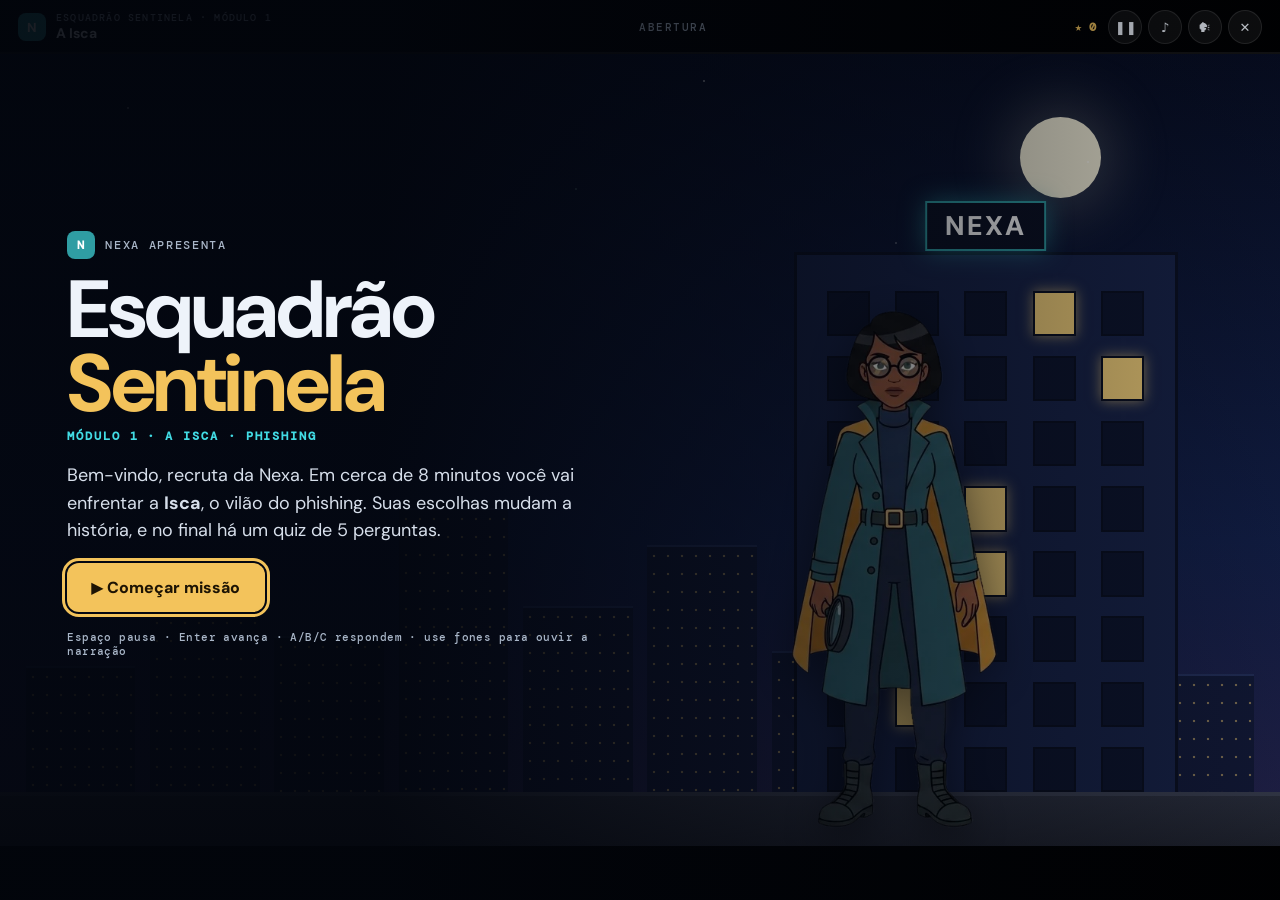
==== modulo-1-isca.html @ 7498035a "Esquadrão Sentinela: player modular com 4 módulos Reestrutura o projeto em um player compartilhado (" ====
<!doctype html>
<html lang="pt-BR">
<head>
  <meta charset="utf-8">
  <meta name="viewport" content="width=device-width, initial-scale=1">
  <meta name="theme-color" content="#05070d">
  <title>A Isca — Esquadrão Sentinela</title>
  <link rel="preconnect" href="https://fonts.googleapis.com">
  <link rel="preconnect" href="https://fonts.gstatic.com" crossorigin>
  <link href="https://fonts.googleapis.com/css2?family=DM+Mono:wght@400;500;600&family=DM+Sans:wght@400;500;600;700;800&display=swap" rel="stylesheet">
  <link rel="stylesheet" href="player/player.css">
</head>
<body>
  <noscript>Este treinamento precisa de JavaScript ativado.</noscript>
  <script src="config.js"></script>
  <script src="player/scorm.js"></script>
  <script src="player/elenco.js"></script>
  <script src="player/player.js"></script>
  <script src="modulos/01-isca.js"></script>
</body>
</html>
---- player/player.css ----
/* Esquadrão Sentinela — player em modo cinema */
:root {
  --cliente: #2f9da3;
  --fundo: #05070d;
  --tinta: #eef3fa;
  --tinta-2: #a9b6c8;
  --painel: rgba(10, 16, 28, .92);
  --borda: rgba(255, 255, 255, .12);
  --ouro: #f3c35b;
  --ok: #3ccf8e;
  --erro: #ff5d5d;
  --faixa: 6vh;
  --fonte: 'DM Sans', system-ui, -apple-system, 'Segoe UI', sans-serif;
  --mono: 'DM Mono', ui-monospace, Consolas, monospace;
}
* { box-sizing: border-box; }
html, body { margin: 0; height: 100%; background: var(--fundo); color: var(--tinta); font-family: var(--fonte); }
body.modo-cinema { overflow: hidden; }
button { font: inherit; }

.player { position: fixed; inset: 0; overflow: hidden; user-select: none; }
.palco { position: absolute; inset: 0; overflow: hidden; }
.faixa { position: absolute; left: 0; right: 0; height: var(--faixa); background: #000; z-index: 20; pointer-events: none; }
.faixa-topo { top: 0; } .faixa-base { bottom: 0; }

/* ---------- barra superior ---------- */
.barra { position: absolute; top: 0; left: 0; right: 0; height: var(--faixa); min-height: 44px; z-index: 30; display: flex; align-items: center; justify-content: space-between; gap: 12px; padding: 0 18px; font-size: 13px; }
.barra-marca { display: flex; align-items: center; gap: 10px; min-width: 0; }
.barra-marca small { display: block; font: 500 10px/1.2 var(--mono); letter-spacing: .12em; color: var(--tinta-2); }
.barra-marca b { font-size: 14px; }
.logo-cliente { display: inline-grid; place-items: center; width: 28px; height: 28px; border-radius: 8px; background: var(--cliente); color: #fff; font-weight: 800; overflow: hidden; flex: none; }
.logo-cliente img { width: 100%; height: 100%; object-fit: contain; background: #fff; }
.barra-trecho { font: 500 11px var(--mono); letter-spacing: .14em; text-transform: uppercase; color: var(--tinta-2); white-space: nowrap; overflow: hidden; text-overflow: ellipsis; }
.barra-acoes { display: flex; align-items: center; gap: 6px; }
.barra-acoes button, .b-sair { width: 34px; height: 34px; border-radius: 50%; border: 1px solid var(--borda); background: rgba(255,255,255,.06); color: var(--tinta); cursor: pointer; display: grid; place-items: center; text-decoration: none; font-size: 13px; }
.barra-acoes button:hover, .b-sair:hover { background: rgba(255,255,255,.16); }
.barra-acoes .desligado { opacity: .4; text-decoration: line-through; }
.selos-contador { font: 600 12px var(--mono); color: var(--ouro); margin-right: 6px; }
.progresso { position: absolute; left: 0; right: 0; bottom: 0; height: 2px; background: rgba(255,255,255,.08); }
.progresso i { display: block; height: 100%; background: var(--cliente); transform-origin: left; transform: scaleX(0); transition: transform .8s ease; }

/* ---------- cenários ---------- */
.cenarios, .cenario { position: absolute; inset: 0; }
.cenario { opacity: 0; transition: opacity .7s ease; overflow: hidden; }
.cenario.visivel { opacity: 1; }
.cn-arte { width: 100%; height: 100%; object-fit: cover; }

.cn-telhado { background: linear-gradient(#060b1d, #13204a 60%, #2a2550); }
.cn-ceu { position: absolute; inset: 0; }
.cn-lua { position: absolute; right: 14%; top: 13%; width: 9vh; height: 9vh; border-radius: 50%; background: #f4efd8; box-shadow: 0 0 60px 10px rgba(244,239,216,.25); }
.cn-estrelas { position: absolute; inset: 0 0 40% 0; background-image: radial-gradient(1.5px 1.5px at 10% 20%, #fff, transparent), radial-gradient(1px 1px at 30% 60%, #fff, transparent), radial-gradient(1.5px 1.5px at 55% 15%, #fff, transparent), radial-gradient(1px 1px at 70% 45%, #fff, transparent), radial-gradient(1.5px 1.5px at 85% 30%, #fff, transparent), radial-gradient(1px 1px at 45% 35%, #cfe, transparent), radial-gradient(1px 1px at 20% 75%, #fff, transparent); opacity: .8; animation: piscar 4s ease-in-out infinite alternate; }
.skyline { position: absolute; left: 0; right: 0; bottom: 10vh; height: 42vh; display: flex; align-items: flex-end; gap: 1.2%; padding: 0 2%; opacity: .9; }
.skyline span { flex: 1; background: linear-gradient(#1b2547, #0e1530); border-top: 2px solid #26335f; position: relative; background-image: radial-gradient(circle, rgba(255,214,120,.55) 1.2px, transparent 1.6px); background-size: 14px 18px; background-color: #121a37; }
.cn-predio { position: absolute; right: 8%; bottom: 10vh; width: 30%; height: 62vh; background: #182348; border: 3px solid #0b1022; border-bottom: 0; }
.cn-placa { position: absolute; top: -6vh; left: 50%; transform: translateX(-50%); padding: .6vh 2vh; background: #0b1022; border: 2px solid var(--cliente); color: #fff; font: 800 clamp(14px, 3vh, 28px) var(--fonte); letter-spacing: .08em; text-transform: uppercase; box-shadow: 0 0 24px color-mix(in srgb, var(--cliente) 60%, transparent); white-space: nowrap; }
.cn-janelas { position: absolute; inset: 4vh 8% 2vh; display: grid; grid-template-columns: repeat(5, 1fr); gap: 2.2vh 8%; }
.janela { background: #0d142c; border: 2px solid #0a0f20; transition: background .3s, box-shadow .3s; }
.janela.acesa { background: #f6d27a; box-shadow: 0 0 12px rgba(246,210,122,.6); }
.janela.reporte { background: var(--cliente); box-shadow: 0 0 16px var(--cliente); }
.cn-beiral { position: absolute; left: 0; right: 0; bottom: 0; height: 12vh; background: linear-gradient(#2b2f3d, #15171f); border-top: 4px solid #3a3f50; }

.cn-escritorio { background: #2a3550; }
.cn-parede { position: absolute; inset: 0; background: linear-gradient(90deg, #34405e, #2b3550 60%, #263049); }
.cn-janela-escritorio { position: absolute; left: 5%; top: 12vh; width: 34%; height: 46vh; border: 1.4vh solid #1d2538; overflow: hidden; background: #8ec1e8; }
.cn-ceu-dia { position: absolute; inset: 0; background: linear-gradient(#8ec1e8, #cfe5f5); }
.cn-janela-escritorio .skyline { bottom: 0; height: 70%; }
.cn-janela-escritorio .skyline span { background-color: #5d7290; border-top-color: #6d84a6; background-image: radial-gradient(circle, rgba(255,255,255,.5) 1.2px, transparent 1.6px); }
.cn-luminaria { position: absolute; top: 6vh; left: 55%; width: 26%; height: 1.2vh; background: #f5f2e4; box-shadow: 0 0 60px 20px rgba(255,250,220,.18); border-radius: 4px; }
.cn-planta { position: absolute; left: 41%; bottom: 25vh; width: 7vh; height: 16vh; background: radial-gradient(ellipse at 50% 30%, #3e8a55 40%, transparent 41%), radial-gradient(ellipse at 30% 45%, #2f7446 35%, transparent 36%), radial-gradient(ellipse at 70% 45%, #2f7446 35%, transparent 36%); }
.cn-planta::after { content: ''; position: absolute; bottom: 0; left: 18%; width: 64%; height: 35%; background: #b5643c; border-radius: 0 0 8px 8px; }
.cn-mesa { position: absolute; left: 0; right: 0; bottom: 0; height: 25vh; background: linear-gradient(#7b5a3e, #5c4230); border-top: 1vh solid #94704f; }
.cn-monitor { position: absolute; left: 50%; bottom: 100%; transform: translateX(-50%); width: 44vh; height: 4vh; }
.cn-monitor::before { content: ''; position: absolute; left: 50%; bottom: 0; width: 3vh; height: 4vh; transform: translateX(-50%); background: #1b1f29; }
.cn-caneca { position: absolute; right: 22%; top: -6vh; width: 4.5vh; height: 6vh; background: #e9e4d8; border-radius: 0 0 6px 6px; }
.cn-caneca::after { content: ''; position: absolute; right: -1.6vh; top: 1vh; width: 1.6vh; height: 2.6vh; border: .5vh solid #e9e4d8; border-left: 0; border-radius: 0 50% 50% 0; }

.cn-central { position: absolute; inset: 0; background: radial-gradient(ellipse at 50% 30%, #12305a, #070d1d 70%); }
.cn-telao { position: absolute; left: 12%; right: 12%; top: 10vh; height: 44vh; border: 3px solid #2a4a7a; border-radius: 10px; background: #081631; overflow: hidden; box-shadow: 0 0 60px rgba(60,140,255,.18); }
.cn-mapa { position: absolute; inset: 0; background-image: linear-gradient(rgba(80,160,255,.12) 1px, transparent 1px), linear-gradient(90deg, rgba(80,160,255,.12) 1px, transparent 1px); background-size: 28px 28px; }
.cn-telao-logo { position: absolute; left: 18px; top: 12px; font: 600 12px var(--mono); letter-spacing: .2em; color: #7fb6ff; text-transform: uppercase; }
.cn-sirene { position: absolute; left: 50%; top: 6vh; width: 6vh; height: 3vh; transform: translateX(-50%); border-radius: 3vh 3vh 0 0; background: #3a1a1f; }
.em-alerta .cn-sirene { background: #ff3344; box-shadow: 0 0 40px 18px rgba(255,51,68,.45); animation: sirene .6s steps(2) infinite; }
.em-alerta .cn-telao { border-color: #ff3344; }
.cn-consoles { position: absolute; left: 0; right: 0; bottom: 0; height: 22vh; display: flex; gap: 2%; padding: 0 6%; align-items: flex-end; }
.cn-consoles span { flex: 1; height: 80%; background: linear-gradient(#18243d, #0d1424); border-top: 3px solid #2a3c62; border-radius: 10px 10px 0 0; }

.cn-celular .cn-desfoque, .cn-desfoque { position: absolute; inset: 0; background: radial-gradient(circle at 30% 40%, #2b3a5c, #0c1222 70%); filter: blur(2px); }
.cn-sala-escura { position: absolute; inset: 0; background: #040406; }
.cn-brilho-vermelho { position: absolute; left: 50%; top: 55%; width: 80vh; height: 60vh; transform: translate(-50%, -50%); background: radial-gradient(closest-side, rgba(255,40,60,.22), transparent); animation: pulsar 3s ease-in-out infinite; }
.cn-codigo { position: absolute; inset: 0; opacity: .14; background: repeating-linear-gradient(0deg, transparent 0 22px, rgba(255,60,80,.6) 22px 23px); }
.cn-corredor { position: absolute; inset: 0; background: #2c3346; }
.cn-fundo-corredor { position: absolute; left: 30%; right: 30%; top: 14vh; bottom: 26vh; background: linear-gradient(#cfd6e2, #9aa5b8); border: 4px solid #1d2232; }
.cn-porta { position: absolute; left: 40%; width: 20%; top: 22vh; bottom: 26vh; background: #6b7891; border: 4px solid #1d2232; border-bottom: 0; }
.cn-leitor { position: absolute; right: -4vh; top: 40%; width: 2.6vh; height: 4vh; background: #222; border-radius: 4px; box-shadow: inset 0 -1vh 0 #3ccf8e; }
.cn-piso { position: absolute; left: 0; right: 0; bottom: 0; height: 26vh; background: linear-gradient(#59617a, #3a4157); clip-path: polygon(30% 0, 70% 0, 100% 100%, 0 100%); }
.cn-corredor::before, .cn-corredor::after { content: ''; position: absolute; top: 0; bottom: 0; width: 30%; background: linear-gradient(90deg, #232838, #353d55); }
.cn-corredor::before { left: 0; clip-path: polygon(0 0, 100% 14vh, 100% calc(100% - 26vh), 0 100%); }
.cn-corredor::after { right: 0; transform: scaleX(-1); clip-path: polygon(0 0, 100% 14vh, 100% calc(100% - 26vh), 0 100%); }
.cn-casa { position: absolute; inset: 0; background: linear-gradient(#1a1730, #241f3d); }
.cn-janela-noite { position: absolute; right: 10%; top: 12vh; width: 26%; height: 38vh; background: linear-gradient(#070b1e, #1a2350); border: 1.2vh solid #120f22; overflow: hidden; }
.cn-janela-noite .cn-lua { width: 7vh; height: 7vh; top: 12%; right: 20%; }
.cn-abajur { position: absolute; left: 12%; bottom: 25vh; width: 10vh; height: 22vh; background: radial-gradient(ellipse at 50% 10%, rgba(255,200,120,.35), transparent 70%); }
.cn-abajur::before { content: ''; position: absolute; left: 1.5vh; top: 0; width: 7vh; height: 6vh; background: #e8b465; clip-path: polygon(20% 0, 80% 0, 100% 100%, 0 100%); }
.cn-mesa.casa { background: linear-gradient(#3b2d3f, #261c2a); border-top-color: #4d3c52; }

/* ---------- atores ---------- */
.atores { position: absolute; inset: 0; pointer-events: none; }
.ator { position: absolute; bottom: calc(var(--faixa) + 2vh); height: calc(64vh * var(--escala, 1)); transition: opacity .5s ease, transform .5s ease; display: flex; align-items: flex-end; filter: drop-shadow(0 10px 18px rgba(0,0,0,.45)); }
.ator img, .ator svg { height: 100%; width: auto; display: block; }
.ator > .camaleao-pele { height: 100%; } .camaleao-pele svg { animation: camaleao 5s linear infinite; }
.ator[data-lado="esquerda"] { left: 3%; }
.ator[data-lado="direita"] { right: 3%; }
.ator[data-lado="centro"] { left: 50%; transform: translateX(-50%); }
.ator[data-lado="meio-esquerda"] { left: 22%; }
.ator[data-lado="meio-direita"] { right: 22%; }
.ator[data-lado="telhado-vizinho"] { left: 7%; bottom: 40vh; height: calc(26vh * var(--escala, 1)); }
.ator.espelhado img, .ator.espelhado svg { transform: scaleX(-1); }
.ator.entrando { opacity: 0; transform: translateY(24px); }
.ator[data-lado="centro"].entrando { transform: translate(-50%, 24px); }
.ator.saindo { opacity: 0; }
.ator.falando img, .ator.falando svg { animation: respirar 1.4s ease-in-out infinite; transform-origin: bottom center; }
.ator.espelhado.falando img, .ator.espelhado.falando svg { animation-name: respirar-espelhado; }
.ator.pose-sombra { filter: brightness(0) drop-shadow(0 0 30px rgba(255,40,60,.5)); }
.ator.pose-sombra .olho-brilho { filter: brightness(4); }
.ator.pose-derrotado { opacity: .75; transform: rotate(-8deg) translateY(4vh); filter: grayscale(.7); }
.ator.pose-evaporando { animation: evaporar 2.4s ease forwards; }
.arte-provisoria { position: absolute; left: 50%; bottom: -2.2vh; transform: translateX(-50%); font: 500 9px var(--mono); letter-spacing: .14em; text-transform: uppercase; color: rgba(255,255,255,.45); white-space: nowrap; }
.flutua { animation: flutuar 3s ease-in-out infinite; }

/* ---------- telas (e-mail, celular, navegador...) ---------- */
.tela-camada { position: absolute; left: 0; right: 0; top: calc(var(--faixa) + 3vh); bottom: calc(var(--faixa) + 16vh); display: grid; place-items: center; pointer-events: none; z-index: 5; }
.tela { grid-area: 1 / 1; pointer-events: auto; animation: telaEntra .45s cubic-bezier(.2,.8,.2,1) both; max-height: 100%; max-width: 92vw; }
.tela.saindo { animation: telaSai .35s ease forwards; }
.tela.pos-esquerda { justify-self: start; margin-left: 6vw; }
.tela.pos-direita { justify-self: end; margin-right: 6vw; }
.cenarios { transition: filter .6s ease; }
.palco.foco .cenarios { filter: brightness(.3) saturate(.6); }

.t-email { width: min(580px, 92vw); background: #fff; color: #1d2433; border-radius: 12px; overflow: hidden; box-shadow: 0 30px 80px rgba(0,0,0,.5); font-size: 15px; }
.t-email-barra { display: flex; justify-content: space-between; padding: 8px 16px; background: #eef1f6; font: 500 11px var(--mono); color: #5b667a; letter-spacing: .06em; }
.t-email-de { display: flex; gap: 12px; align-items: center; padding: 14px 18px 4px; }
.t-email-de small { display: block; color: #5b667a; font-size: 13px; }
.t-av { width: 38px; height: 38px; border-radius: 50%; background: #c0392b; color: #fff; display: grid; place-items: center; font-weight: 700; flex: none; }
.t-email-assunto { margin: 8px 18px 6px; font-size: 18px; line-height: 1.3; }
.t-email-corpo { padding: 0 18px; line-height: 1.5; }
.t-email-corpo p { margin: 8px 0; }
.t-email-link { position: relative; padding: 6px 18px 16px; }
.t-botao-link { display: inline-block; padding: 10px 18px; background: #1f6fd1; color: #fff; border-radius: 6px; font-weight: 700; cursor: pointer; }
.t-url-real { position: absolute; left: 18px; bottom: -26px; padding: 4px 10px; background: #1d2433; color: #ffd166; font: 500 12px var(--mono); border-radius: 4px; opacity: 0; transition: opacity .2s; white-space: nowrap; z-index: 2; }
.t-email-link:hover .t-url-real, .mostrar-url .t-url-real { opacity: 1; }
.t-email-link { margin-bottom: 18px; }
.t-anexo { margin: 0 18px 16px; padding: 8px 12px; border: 1px dashed #b6bfcc; border-radius: 6px; font: 500 13px var(--mono); }
.t-clip { color: #5b667a; }

.pista { border-radius: 4px; transition: background .25s, box-shadow .25s; position: relative; }
.com-destaques .pista.marcada, .pista.marcada { background: rgba(255,209,102,.55); box-shadow: 0 0 0 2px #f3a712; }
.pista-num { position: absolute; top: -12px; left: -12px; width: 20px; height: 20px; border-radius: 50%; background: #f3a712; color: #1d2433; font: 700 11px/20px var(--fonte); text-align: center; font-style: normal; }
.desafio-msg .pista { cursor: pointer; }
.desafio-msg .pista:hover { background: rgba(31,111,209,.12); }
.pista.achada { background: rgba(60,207,142,.35) !important; box-shadow: 0 0 0 2px var(--ok); }
.pista.dica { animation: dica 1s ease-in-out infinite; }

.t-celular { width: min(300px, 80vw); height: min(600px, 100%); aspect-ratio: 9 / 18; border-radius: 38px; background: #0d0f14; padding: 12px; box-shadow: 0 30px 80px rgba(0,0,0,.55), inset 0 0 0 2px #2b2f3a; position: relative; }
.t-celular-notch { position: absolute; top: 18px; left: 50%; width: 80px; height: 18px; transform: translateX(-50%); background: #0d0f14; border-radius: 12px; z-index: 2; }
.t-celular-tela { height: 100%; border-radius: 28px; overflow: hidden; background: #ece5dd; color: #1d2433; display: flex; flex-direction: column; }
.t-celular.escuro .t-celular-tela { background: linear-gradient(#1c2340, #0b0f1e); color: #fff; }
.t-chat { display: flex; flex-direction: column; height: 100%; }
.t-chat-topo { display: flex; gap: 10px; align-items: center; padding: 38px 14px 10px; background: #075e54; color: #fff; }
.t-chat.sms .t-chat-topo { background: #f3f4f7; color: #1d2433; }
.t-chat.email .t-chat-topo { background: #1f6fd1; }
.t-chat-topo small { display: block; opacity: .75; font-size: 11px; }
.t-chat-topo .t-av { width: 32px; height: 32px; background: #8a96a8; }
.t-msgs { flex: 1; padding: 14px 10px; display: flex; flex-direction: column; gap: 8px; overflow: hidden; font-size: 14px; line-height: 1.4; }
.t-chat.sms .t-msgs { background: #fff; }
.t-msg { max-width: 84%; padding: 8px 10px 16px; border-radius: 10px; background: #fff; position: relative; box-shadow: 0 1px 1px rgba(0,0,0,.1); animation: msgEntra .4s calc(var(--i) * .5s) both; }
.t-msg.eu { align-self: flex-end; background: #dcf8c6; }
.t-chat.sms .t-msg { background: #e9ebf0; } .t-chat.sms .t-msg.eu { background: #1f6fd1; color: #fff; }
.t-msg small { position: absolute; right: 8px; bottom: 3px; font-size: 10px; opacity: .55; }
.t-janela-chat { width: min(460px, 92vw); height: min(420px, 100%); border-radius: 12px; overflow: hidden; box-shadow: 0 30px 80px rgba(0,0,0,.5); background: #f4f6fa; color: #1d2433; }
.t-janela-chat .t-chat-topo { padding-top: 12px; }

.t-navegador { width: min(560px, 92vw); background: #fff; color: #1d2433; border-radius: 12px; overflow: hidden; box-shadow: 0 30px 80px rgba(0,0,0,.5); }
.t-nav-barra { display: flex; align-items: center; gap: 6px; padding: 10px 12px; background: #e6e9ef; }
.t-nav-barra > i { width: 10px; height: 10px; border-radius: 50%; background: #c3c9d4; }
.t-url { flex: 1; margin-left: 8px; padding: 5px 12px; border-radius: 14px; background: #fff; font: 500 12px var(--mono); white-space: nowrap; overflow: hidden; text-overflow: ellipsis; }
.t-url.falso { color: #b3261e; }
.t-login { padding: 26px 34px 30px; display: flex; flex-direction: column; gap: 12px; }
.t-login-logo { display: flex; align-items: center; gap: 10px; font-size: 18px; }
.t-login h4 { margin: 4px 0; font-size: 20px; }
.t-sub { margin: 0; color: #5b667a; font-size: 14px; }
.t-login label, .t-form-cartao label { display: flex; flex-direction: column; gap: 4px; font-size: 12px; color: #5b667a; }
.t-campo { display: block; min-height: 38px; padding: 9px 12px; border: 1px solid #c3c9d4; border-radius: 6px; font: 500 14px var(--mono); color: #1d2433; white-space: nowrap; overflow: hidden; }
.t-campo.digitando { animation: digitar 1.2s steps(14) both; animation-delay: var(--d, .2s); }
.t-campo.d2 { --d: 1.4s; }
.t-botao { display: block; text-align: center; padding: 11px; border-radius: 6px; background: var(--cliente); color: #fff; font-weight: 700; }
.t-forca { display: flex; gap: 4px; align-items: center; }
.t-forca i { flex: 1; height: 6px; border-radius: 3px; background: #dde2ea; }
.t-forca small { width: 48px; text-align: right; font-size: 12px; color: #5b667a; }
.t-forca.f1 i:nth-child(-n+1) { background: #e5484d; }
.t-forca.f2 i:nth-child(-n+2) { background: #f0a020; }
.t-forca.f3 i:nth-child(-n+3) { background: #7cc35a; }
.t-forca.f4 i:nth-child(-n+4) { background: #2fb36f; }

.t-terminal { width: min(520px, 92vw); background: #0a0c10; border: 1px solid #ff2e3b55; border-radius: 10px; font: 500 14px/1.6 var(--mono); color: #c6ccd8; box-shadow: 0 0 60px rgba(255,46,59,.18); padding-bottom: 12px; }
.t-terminal-topo { padding: 8px 14px; border-bottom: 1px solid #ff2e3b33; color: #ff6b75; font-size: 12px; letter-spacing: .12em; text-transform: uppercase; }
.t-linha { padding: 2px 16px; animation: msgEntra .25s calc(var(--i) * .45s) both; }
.t-linha span { color: #ff5d5d; }
.t-linha.ok { color: #fff; background: rgba(255,46,59,.18); }
.t-linha.ok span { color: #3ccf8e; }

.t-form-cartao, .t-app { display: flex; flex-direction: column; gap: 10px; padding: 0 0 16px; background: #fff; height: 100%; }
.t-form-cartao > *:not(.t-loja-topo), .t-app > *:not(.t-loja-topo) { margin: 0 14px; }
.t-form-cartao .t-campo { min-height: 32px; padding: 6px 10px; font-size: 13px; }
.t-loja-topo { padding: 40px 14px 12px; background: #ffcf2e; color: #1d2433; font-weight: 800; }
.t-pedido { padding: 14px; border: 1px solid #dde2ea; border-radius: 10px; display: flex; flex-direction: column; gap: 6px; }
.t-pedido b { font-size: 20px; color: #1a7f4b; }
.t-pedido p { margin: 0; font-size: 13px; color: #5b667a; }
.t-trilha { display: flex; gap: 4px; } .t-trilha i { flex: 1; height: 6px; border-radius: 3px; background: #dde2ea; } .t-trilha i.on { background: #2fb36f; }
.t-push-fundo { flex: 1; padding: 60px 12px; }
.t-push { background: rgba(255,255,255,.95); color: #1d2433; border-radius: 16px; padding: 14px; display: flex; flex-direction: column; gap: 6px; position: relative; animation: telaEntra .4s both; }
.t-push small { font-size: 11px; color: #5b667a; } .t-push b { font-size: 16px; } .t-push p { margin: 0; font-size: 13px; }
.t-push-botoes { display: flex; gap: 8px; margin-top: 6px; } .t-push-botoes span { flex: 1; text-align: center; padding: 8px; border-radius: 10px; background: #eef1f6; font-weight: 700; } .t-push-botoes span:last-child { background: var(--cliente); color: #fff; }
.t-push-badge { position: absolute; top: -10px; right: -8px; min-width: 28px; height: 28px; padding: 0 8px; border-radius: 14px; background: #e5484d; color: #fff; font-weight: 800; display: grid; place-items: center; animation: pulsar 1s ease-in-out infinite; }
.t-chamada { flex: 1; display: flex; flex-direction: column; align-items: center; padding: 80px 16px 40px; gap: 8px; text-align: center; }
.t-chamada small { opacity: .7; } .t-chamada b { font-size: 24px; } .t-chamada span { opacity: .8; font-family: var(--mono); }
.t-chamada-botoes { margin-top: auto; display: flex; gap: 70px; }
.t-chamada-botoes i { width: 58px; height: 58px; border-radius: 50%; display: grid; place-items: center; font-style: normal; font-size: 26px; }
.t-chamada-botoes .desliga { background: #e5484d; transform: rotate(135deg); } .t-chamada-botoes .atende { background: #2fb36f; animation: pulsar 1s infinite; }

.t-planilha { width: min(640px, 94vw); background: #fff; color: #1d2433; border-radius: 10px; overflow: hidden; box-shadow: 0 30px 80px rgba(0,0,0,.5); position: relative; font-size: 13px; }
.t-planilha-topo { padding: 8px 14px; background: #1d7a46; color: #fff; font: 600 12px var(--mono); }
.t-planilha table { width: 100%; border-collapse: collapse; }
.t-planilha th, .t-planilha td { border: 1px solid #dde2ea; padding: 6px 8px; text-align: left; white-space: nowrap; transition: opacity .4s, background .4s; }
.t-planilha th { background: #f1f4f8; font-size: 12px; }
.t-planilha .oculta { opacity: .18; background: #f6f6f6; }
.t-gosma { position: absolute; inset: 0; background: linear-gradient(transparent 20%, rgba(47,191,143,.55)); animation: escorrer 3s ease-in forwards; pointer-events: none; }

.t-alerta { width: min(520px, 92vw); display: flex; gap: 16px; align-items: center; padding: 18px 22px; border-radius: 14px; background: rgba(40,8,14,.92); border: 2px solid #ff3344; box-shadow: 0 0 60px rgba(255,51,68,.4); }
.t-alerta.verde { background: rgba(6,40,26,.92); border-color: var(--ok); box-shadow: 0 0 60px rgba(60,207,142,.35); }
.t-alerta-icone { width: 48px; height: 48px; border-radius: 50%; background: #ff3344; display: grid; place-items: center; font-weight: 800; font-size: 26px; flex: none; animation: pulsar 1s infinite; }
.t-alerta.verde .t-alerta-icone { background: var(--ok); }
.t-alerta small { font: 500 11px var(--mono); letter-spacing: .14em; text-transform: uppercase; opacity: .7; }
.t-alerta b { display: block; font-size: 18px; } .t-alerta p { margin: 4px 0 0; color: var(--tinta-2); }
.t-aviso { width: min(460px, 92vw); padding: 26px; border-radius: 16px; background: var(--painel); border: 1px solid var(--borda); text-align: center; box-shadow: 0 30px 80px rgba(0,0,0,.5); }
.t-aviso.verde { border-color: var(--ok); } .t-aviso.vermelho { border-color: var(--erro); }
.t-aviso-icone { font-size: 44px; margin-bottom: 6px; }
.t-aviso b { font-size: 20px; } .t-aviso p { color: var(--tinta-2); margin: 8px 0 0; line-height: 1.5; }
.t-telao { width: min(620px, 92vw); padding: 24px 28px; border-radius: 16px; background: rgba(8,22,49,.95); border: 2px solid #2a4a7a; box-shadow: 0 0 60px rgba(60,140,255,.2); }
.t-telao small { font: 500 11px var(--mono); letter-spacing: .16em; text-transform: uppercase; color: #7fb6ff; }
.t-telao h3 { margin: 6px 0 14px; font-size: 22px; }
.t-telao ol { margin: 0; padding: 0; list-style: none; counter-reset: passo; display: grid; gap: 10px; }
.t-telao li { counter-increment: passo; display: flex; gap: 12px; align-items: baseline; line-height: 1.4; opacity: 0; transform: translateX(-10px); transition: .4s; }
.t-telao li::before { content: counter(passo); flex: none; width: 26px; height: 26px; border-radius: 50%; background: var(--cliente); display: grid; place-items: center; font-weight: 800; font-size: 13px; }
.t-telao li.on { opacity: 1; transform: none; }
.t-canal, .t-canal-mini { padding: 18px 22px; border-radius: 14px; background: color-mix(in srgb, var(--cliente) 18%, #0b1220); border: 2px solid var(--cliente); }
.t-canal-mini { margin-top: 16px; padding: 12px 16px; }
.t-canal small, .t-canal-mini small { font: 500 11px var(--mono); letter-spacing: .14em; color: var(--tinta-2); }
.t-canal b, .t-canal-mini b { display: block; font-size: 20px; margin: 4px 0; }
.t-canal ul, .t-canal-mini ul { margin: 0; padding-left: 18px; color: var(--tinta); line-height: 1.6; }

/* notas (pistas da lição) */
.notas { position: absolute; right: 2.5vw; top: calc(var(--faixa) + 3vh); width: min(300px, 40vw); display: flex; flex-direction: column; gap: 8px; z-index: 6; pointer-events: none; }
.nota { padding: 10px 14px; border-radius: 10px; background: rgba(243,167,18,.95); color: #1d2433; font-size: 14px; line-height: 1.35; box-shadow: 0 10px 30px rgba(0,0,0,.35); animation: notaEntra .35s ease both; }

/* ---------- legenda ---------- */
.legenda { position: absolute; left: 50%; bottom: calc(var(--faixa) + 2vh); transform: translateX(-50%); width: min(860px, 94vw); display: flex; gap: 14px; align-items: center; padding: 12px 18px 12px 12px; border-radius: 16px; background: rgba(4,7,14,.82); backdrop-filter: blur(8px); border: 1px solid var(--borda); border-left: 4px solid var(--cor); z-index: 25; cursor: pointer; }
.legenda[hidden] { display: none; }
.legenda-rosto { width: 62px; height: 62px; flex: none; border-radius: 50%; overflow: hidden; background: #fff; display: grid; place-items: center; }
.legenda-rosto:empty { display: none; }
.legenda-rosto img { width: 100%; height: 100%; object-fit: cover; object-position: 50% 30%; }
.rosto-recorte { width: 100%; height: 100%; background-size: 230%; background-position: 50% 2%; background-repeat: no-repeat; }
.rosto-inicial { width: 100%; height: 100%; display: grid; place-items: center; background: var(--c); color: #fff; font-weight: 800; font-size: 26px; }
.legenda-quem { display: block; font: 600 11px var(--mono); letter-spacing: .16em; color: var(--cor); margin-bottom: 2px; }
.legenda p { margin: 0; font-size: clamp(16px, 2.3vh, 21px); line-height: 1.4; }
.fala-narrador p { font-style: italic; color: #d7dfeb; }
.legenda-dica { position: absolute; right: 14px; bottom: -20px; font: 500 10px var(--mono); color: rgba(255,255,255,.35); letter-spacing: .08em; }

/* ---------- camadas interativas ---------- */
.camada { position: absolute; inset: 0; z-index: 40; display: none; place-items: center; padding: calc(var(--faixa) + 10px) 16px; overflow-y: auto; }
.camada.ativa { display: grid; background: rgba(2,5,12,.55); }
.camada.decisao-camada { background: linear-gradient(transparent 30%, rgba(2,5,12,.85)); align-items: end; }
.decisao-rotulo { margin: 0; font: 600 11px var(--mono); letter-spacing: .18em; color: var(--ouro); }
.decisao { width: min(760px, 100%); min-width: 0; padding: 22px; border-radius: 18px; background: var(--painel); border: 1px solid var(--borda); animation: subir .4s ease both; }
.decisao h2, .desafio h2, .quiz h2, .resultado h2 { margin: 6px 0 16px; font-size: clamp(20px, 3vh, 28px); line-height: 1.25; }
.opcoes { display: grid; gap: 10px; }
.opcao, .grupo { display: flex; align-items: center; gap: 12px; width: 100%; padding: 14px 16px; border-radius: 12px; border: 1px solid var(--borda); background: rgba(255,255,255,.05); color: var(--tinta); text-align: left; cursor: pointer; font-size: 16px; transition: background .2s, border-color .2s, transform .2s; }
.opcao:hover:not(:disabled), .grupo:hover:not(:disabled) { background: rgba(255,255,255,.12); border-color: var(--cliente); transform: translateY(-1px); }
.opcao:focus-visible, .grupo:focus-visible, .botao-principal:focus-visible, .botao-secundario:focus-visible { outline: 3px solid var(--ouro); outline-offset: 2px; }
.tecla { flex: none; width: 28px; height: 28px; border-radius: 8px; display: grid; place-items: center; background: rgba(255,255,255,.1); font: 600 13px var(--mono); text-transform: uppercase; }
.opcao.escolhida { border-color: var(--cliente); background: color-mix(in srgb, var(--cliente) 25%, transparent); }
.opcao:disabled:not(.escolhida):not(.certa):not(.errada) { opacity: .45; }
.opcao.certa, .grupo.certo { border-color: var(--ok); background: rgba(60,207,142,.2); }
.opcao.errada, .grupo.errado { border-color: var(--erro); background: rgba(255,93,93,.18); }
.cronometro { position: relative; height: 8px; border-radius: 4px; background: rgba(255,255,255,.1); margin: -4px 0 16px; }
.cronometro i { position: absolute; inset: 0; border-radius: 4px; background: linear-gradient(90deg, var(--erro), var(--ouro)); transform-origin: left; }
.cronometro span { position: absolute; right: 0; top: 12px; font: 600 12px var(--mono); color: var(--ouro); }

.desafio { width: min(1040px, 100%); padding: 22px; border-radius: 18px; background: var(--painel); border: 1px solid var(--borda); animation: subir .4s ease both; }
.desafio-topo { display: flex; justify-content: space-between; gap: 16px; align-items: flex-start; }
.placar { font: 700 28px var(--mono); color: var(--ouro); white-space: nowrap; }
.placar b { font-size: 40px; }
.desafio-corpo { display: grid; grid-template-columns: 1fr 300px; gap: 18px; align-items: start; }
.desafio-msg { animation: none; }
.desafio-msg .t-email, .desafio-msg .t-celular, .desafio-msg .t-janela-chat { width: 100%; max-width: 580px; margin: 0 auto; box-shadow: none; }
.desafio-msg .t-celular { max-width: 300px; height: 540px; }
.desafio-lista { list-style: none; margin: 0; padding: 0; display: grid; gap: 8px; }
.desafio-lista li { display: flex; gap: 10px; padding: 10px 12px; border-radius: 10px; background: rgba(255,255,255,.04); border: 1px dashed var(--borda); }
.desafio-lista li b { display: block; font-size: 14px; }
.desafio-lista li small { display: none; color: var(--tinta-2); font-size: 13px; line-height: 1.35; }
.desafio-lista li.achado { border: 1px solid var(--ok); background: rgba(60,207,142,.1); }
.desafio-lista li.achado small { display: block; }
.desafio-lista li:not(.achado) b { color: var(--tinta-2); }
.check { flex: none; width: 24px; height: 24px; border-radius: 50%; display: grid; place-items: center; background: rgba(255,255,255,.1); font-size: 12px; font-weight: 700; }
.achado .check { background: var(--ok); color: #05210f; }
.desafio-erros { min-height: 1.4em; margin: 10px 0 0; color: var(--ouro); font-size: 14px; }

.classificar-palco { display: grid; gap: 16px; justify-items: center; padding: 10px 0; }
.item-carta { min-width: min(420px, 100%); padding: 26px 30px; border-radius: 16px; background: #fff; color: #1d2433; text-align: center; box-shadow: 0 20px 50px rgba(0,0,0,.4); border: 3px solid transparent; }
.item-carta span { display: block; font: 600 clamp(20px, 3.4vh, 28px) var(--mono); word-break: break-word; }
.item-carta small { display: block; margin-top: 6px; color: #5b667a; }
.item-carta.entra { animation: telaEntra .35s ease both; }
.item-carta.certa { border-color: var(--ok); } .item-carta.errada { border-color: var(--erro); animation: tremer .4s; }
.grupos { display: grid; grid-auto-flow: column; grid-auto-columns: 1fr; gap: 10px; width: 100%; }
.grupo { justify-content: center; font-weight: 700; }
.classificar-retorno { min-height: 3em; margin: 0; max-width: 720px; text-align: center; color: var(--tinta-2); line-height: 1.45; }
.classificar-retorno b { color: var(--tinta); }
.trilha-itens { display: flex; gap: 6px; justify-content: center; }
.trilha-itens i { width: 28px; height: 6px; border-radius: 3px; background: rgba(255,255,255,.12); }
.trilha-itens i.ok { background: var(--ok); } .trilha-itens i.nao { background: var(--erro); }

.abertura-camada { background: linear-gradient(90deg, rgba(2,5,12,.9) 30%, rgba(2,5,12,.2)) !important; justify-items: start; }
.abertura { width: 100%; max-width: 600px; padding-left: 4vw; animation: subir .6s ease both; }
.abertura-serie { display: flex; align-items: center; gap: 10px; margin: 0; font: 500 12px var(--mono); letter-spacing: .14em; text-transform: uppercase; color: var(--tinta-2); }
.abertura h1 { margin: 14px 0 6px; font-size: clamp(40px, min(9vh, 13vw), 92px); line-height: .92; letter-spacing: -.03em; }
.abertura h1 span { color: var(--ouro); }
.abertura-modulo { margin: 0 0 16px; font: 600 12px var(--mono); letter-spacing: .16em; color: var(--cliente); filter: brightness(1.4); }
.abertura-texto { font-size: 18px; line-height: 1.55; color: #d7dfeb; }
.abertura-dicas { margin-top: 18px; font: 500 11px var(--mono); color: var(--tinta-2); letter-spacing: .04em; }
.botao-principal, .botao-secundario { display: inline-flex; align-items: center; justify-content: center; gap: 8px; padding: 14px 24px; border-radius: 12px; border: 0; background: var(--ouro); color: #1d1404; font-weight: 800; font-size: 16px; cursor: pointer; text-decoration: none; transition: transform .2s, filter .2s; }
.botao-principal:hover, .botao-secundario:hover { transform: translateY(-2px); filter: brightness(1.08); }
.botao-secundario { background: rgba(255,255,255,.08); color: var(--tinta); border: 1px solid var(--borda); }

.insignia-camada { background: radial-gradient(circle, rgba(10,20,40,.7), rgba(2,5,12,.92)) !important; }
.insignia-grande { display: grid; justify-items: center; gap: 6px; text-align: center; animation: insignia 1s cubic-bezier(.2,1.4,.4,1) both; }
.insignia-grande .insignia-svg { width: min(220px, 40vh); filter: drop-shadow(0 0 40px var(--cor)); }
.insignia-grande small { font: 600 12px var(--mono); letter-spacing: .3em; color: var(--ouro); }
.insignia-grande b { font-size: 28px; }

.quiz, .resultado { width: min(760px, 100%); padding: 24px; border-radius: 18px; background: var(--painel); border: 1px solid var(--borda); animation: subir .4s ease both; }
.quiz-topo { display: flex; justify-content: space-between; font: 600 11px var(--mono); letter-spacing: .16em; color: var(--ouro); }
.quiz-pontos { letter-spacing: .3em; }
.quiz-explica { display: grid; grid-template-columns: auto 1fr; gap: 14px; align-items: center; margin-top: 16px; padding: 14px; border-radius: 12px; background: rgba(255,255,255,.05); }
.quiz-explica[hidden] { display: none; }
.quiz-explica b { font-size: 13px; letter-spacing: .06em; }
.quiz-explica p { margin: 4px 0 0; line-height: 1.45; }
.quiz-explica .botao-principal { grid-column: 1 / -1; justify-self: end; }

.resultado { text-align: center; }
.resultado-insignia .insignia-svg { width: 130px; filter: drop-shadow(0 0 30px var(--cor)); }
.resultado.reprovado .resultado-insignia { filter: grayscale(1); opacity: .45; }
.resultado-numeros { display: grid; grid-template-columns: repeat(4, 1fr); gap: 8px; margin: 10px 0 14px; }
.resultado-numeros div { padding: 12px 6px; border-radius: 12px; background: rgba(255,255,255,.05); }
.resultado-numeros b { display: block; font-size: 22px; }
.resultado-numeros small { color: var(--tinta-2); font-size: 12px; }
.resultado-selos { display: flex; flex-wrap: wrap; gap: 8px; justify-content: center; }
.resultado-selos span { padding: 6px 12px; border-radius: 20px; background: rgba(243,195,91,.14); color: var(--ouro); font-weight: 700; font-size: 13px; }
.resultado-escolhas { text-align: left; margin: 12px 0; padding: 10px 14px; border-radius: 12px; background: rgba(255,255,255,.04); }
.resultado-escolhas summary { cursor: pointer; font-weight: 700; }
.resultado-escolhas ul { margin: 10px 0 0; padding: 0; list-style: none; display: grid; gap: 8px; }
.resultado-escolhas li { padding-left: 12px; border-left: 3px solid var(--erro); }
.resultado-escolhas li.boa { border-left-color: var(--ok); }
.resultado-escolhas small { display: block; color: var(--tinta-2); }
.resultado-dica { color: var(--ouro); }
.resultado-botoes { display: flex; flex-wrap: wrap; gap: 10px; justify-content: center; margin-top: 12px; }

/* ---------- selos, efeitos, pausa ---------- */
.selo-toast { position: absolute; top: calc(var(--faixa) + 14px); left: 50%; transform: translate(-50%, -30px); opacity: 0; z-index: 50; display: flex; align-items: center; gap: 12px; padding: 10px 18px 10px 10px; border-radius: 40px; background: #1d1404; border: 2px solid var(--ouro); pointer-events: none; }
.selo-toast.mostra { animation: toast 3.2s ease both; }
.selo-icone { width: 38px; height: 38px; border-radius: 50%; background: var(--ouro); color: #1d1404; display: grid; place-items: center; font-size: 20px; }
.selo-toast small { display: block; font: 600 10px var(--mono); letter-spacing: .16em; color: var(--ouro); }
.selo-toast b { color: #fff; }
.efeito { position: absolute; inset: 0; pointer-events: none; z-index: 15; }
.efeito.flash { background: #fff; animation: flash .45s ease forwards; }
.efeito.rebobinar { display: grid; place-items: center; background: repeating-linear-gradient(0deg, rgba(255,255,255,.07) 0 2px, transparent 2px 5px), rgba(30,40,80,.35); animation: rebobinar .2s steps(2) infinite; }
.efeito.rebobinar b { font: 700 clamp(24px, 6vh, 56px) var(--mono); color: #fff; text-shadow: 3px 0 #ff2e3b, -3px 0 #2ee6ff; }
.palco.tremer { animation: tremer .5s; }
.pausado .palco *, .pausado .palco, .pausado .legenda * { animation-play-state: paused !important; }
.pausado-aviso { position: absolute; inset: 0; z-index: 45; display: grid; place-content: center; text-align: center; gap: 6px; background: rgba(2,5,12,.5); pointer-events: none; }
.pausado-aviso[hidden] { display: none; }
.pausado-aviso b { font-size: 32px; } .pausado-aviso span { font: 500 12px var(--mono); color: var(--tinta-2); }

/* ---------- roteiro para gravação ---------- */
.roteiro-lista { max-width: 960px; margin: 0 auto; padding: 32px 16px; font-size: 15px; }
.roteiro-lista table { width: 100%; border-collapse: collapse; }
.roteiro-lista td { padding: 6px 8px; border-bottom: 1px solid var(--borda); vertical-align: top; }
.roteiro-lista td:first-child { font-family: var(--mono); color: var(--ouro); width: 60px; }
.roteiro-lista td:nth-child(2) { width: 120px; color: var(--tinta-2); }
.r-trecho td { padding-top: 22px; font-weight: 800; color: var(--cliente); filter: brightness(1.4); }
.r-opcao td { color: var(--ouro); font-style: italic; }

/* ---------- animações ---------- */
@keyframes piscar { to { opacity: .4; } }
@keyframes pulsar { 50% { transform: scale(1.08); opacity: .8; } }
@keyframes sirene { 50% { box-shadow: 0 0 10px 2px rgba(255,51,68,.3); } }
@keyframes respirar { 50% { transform: scaleY(1.012) translateY(-2px); } }
@keyframes respirar-espelhado { 0%, 100% { transform: scaleX(-1); } 50% { transform: scaleX(-1) scaleY(1.012) translateY(-2px); } }
@keyframes flutuar { 50% { transform: translateY(-12px); } }
@keyframes camaleao { to { filter: hue-rotate(360deg); } }
@keyframes evaporar { to { opacity: 0; transform: translateY(-6vh) scale(.6); filter: blur(6px); } }
@keyframes telaEntra { from { opacity: 0; transform: translateY(18px) scale(.97); } }
@keyframes telaSai { to { opacity: 0; transform: translateY(-12px) scale(.98); } }
@keyframes msgEntra { from { opacity: 0; transform: translateY(8px); } }
@keyframes notaEntra { from { opacity: 0; transform: translateX(16px); } }
@keyframes digitar { from { clip-path: inset(0 100% 0 0); } to { clip-path: inset(0 0 0 0); } }
@keyframes escorrer { from { clip-path: inset(0 0 100% 0); } to { clip-path: inset(0 0 0 0); } }
@keyframes dica { 50% { background: rgba(243,167,18,.45); box-shadow: 0 0 0 2px #f3a712; } }
@keyframes subir { from { opacity: 0; transform: translateY(20px); } }
@keyframes toast { 0% { opacity: 0; transform: translate(-50%, -30px); } 12%, 85% { opacity: 1; transform: translate(-50%, 0); } 100% { opacity: 0; transform: translate(-50%, -10px); } }
@keyframes flash { from { opacity: .9; } to { opacity: 0; } }
@keyframes rebobinar { 50% { transform: translateX(3px); } }
@keyframes tremer { 20% { transform: translateX(-6px); } 40% { transform: translateX(6px); } 60% { transform: translateX(-4px); } 80% { transform: translateX(4px); } }
@keyframes insignia { from { opacity: 0; transform: scale(.4) rotate(-12deg); } }

/* ---------- telas pequenas ---------- */
@media (max-width: 760px) {
  :root { --faixa: 52px; }
  .barra { padding: 0 10px; }
  .barra-trecho, .barra-marca small { display: none; }
  .ator { height: calc(34vh * var(--escala, 1)); bottom: calc(var(--faixa) + 13vh); opacity: .9; }
  .ator[data-lado="esquerda"] { left: -2%; } .ator[data-lado="direita"] { right: -2%; }
  .tela-camada { bottom: calc(var(--faixa) + 20vh); }
  .tela.pos-esquerda, .tela.pos-direita { justify-self: center; margin: 0; }
  .t-email { font-size: 13px; } .t-email-assunto { font-size: 15px; }
  .notas { left: 16px; right: 16px; width: auto; top: auto; bottom: calc(var(--faixa) + 22vh); }
  .nota:not(:last-child) { display: none; }
  .legenda { gap: 10px; padding: 10px 12px 10px 10px; }
  .legenda-rosto { width: 44px; height: 44px; }
  .legenda-dica { display: none; }
  .desafio-corpo { grid-template-columns: 1fr; }
  .grupos { grid-auto-flow: row; }
  .resultado-numeros { grid-template-columns: repeat(2, 1fr); }
  .abertura-camada { background: rgba(2,5,12,.85) !important; }
  .abertura { padding-left: 0; }
  .abertura-texto { font-size: 16px; }
  .selos-contador { display: none; }
  .barra-acoes button, .b-sair { width: 30px; height: 30px; }
  .camada > * { max-width: 100%; }
  .desafio, .quiz, .resultado, .decisao { padding: 16px; }
  .desafio-msg .t-celular { height: 460px; }
}
@media (prefers-reduced-motion: reduce) {
  *, *::before, *::after { animation-duration: .01ms !important; animation-iteration-count: 1 !important; transition-duration: .01ms !important; }
}
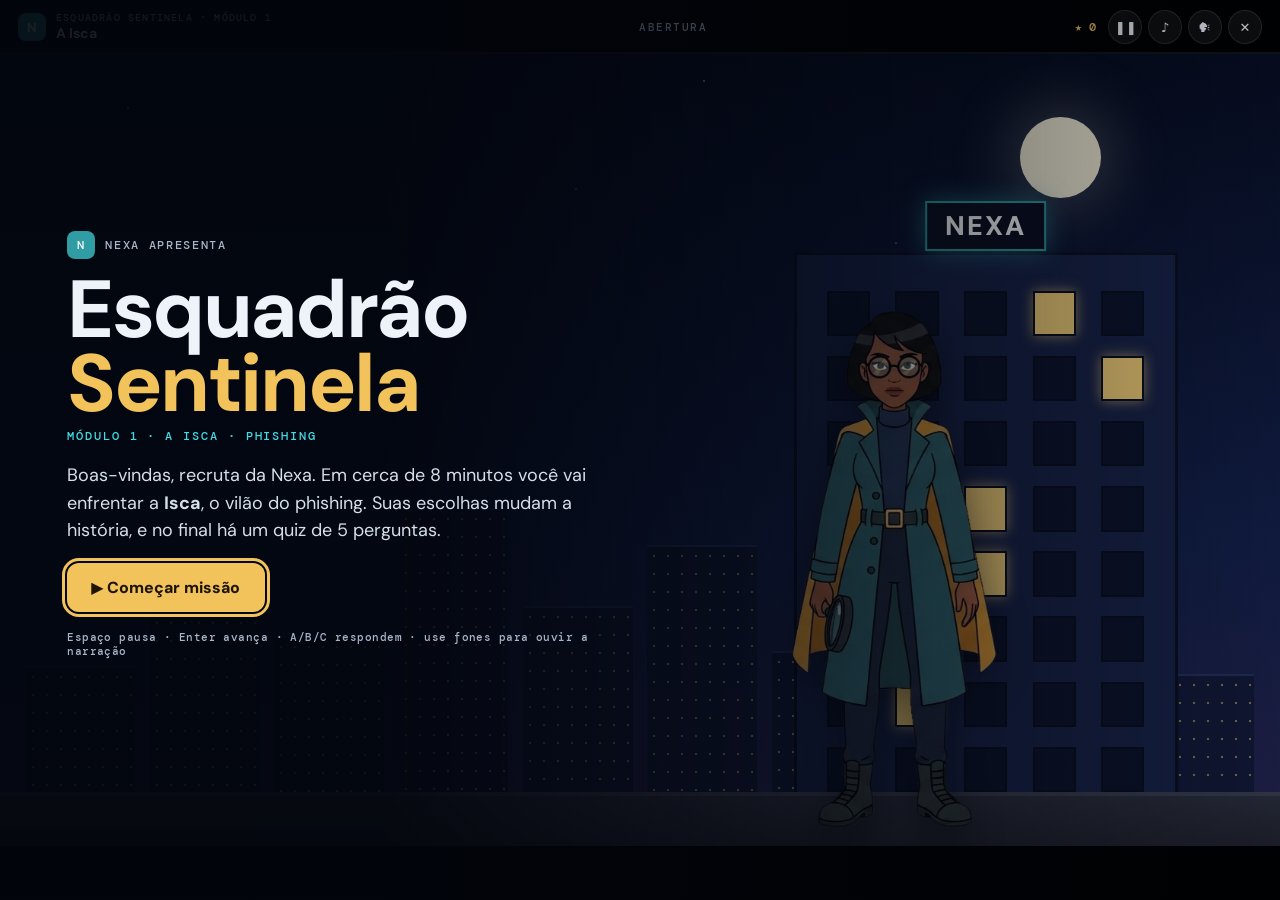
==== commit 9de9894c: "Versão final: história consistente e pacote SCORM pronto para LMS História - Uma semana só na empres" ====
--- a/modulo-1-isca.html
+++ b/modulo-1-isca.html
@@ -5,9 +5,6 @@
   <meta name="viewport" content="width=device-width, initial-scale=1">
   <meta name="theme-color" content="#05070d">
   <title>A Isca — Esquadrão Sentinela</title>
-  <link rel="preconnect" href="https://fonts.googleapis.com">
-  <link rel="preconnect" href="https://fonts.gstatic.com" crossorigin>
-  <link href="https://fonts.googleapis.com/css2?family=DM+Mono:wght@400;500;600&family=DM+Sans:wght@400;500;600;700;800&display=swap" rel="stylesheet">
   <link rel="stylesheet" href="player/player.css">
 </head>
 <body>
--- a/player/player.css
+++ b/player/player.css
@@ -1,4 +1,8 @@
 /* Esquadrão Sentinela — player em modo cinema */
+/* fontes embutidas (funcionam offline e dentro do LMS); licença OFL em assets/fontes */
+@font-face { font-family: 'DM Sans'; font-style: normal; font-weight: 100 1000; font-display: swap; src: url(../assets/fontes/dm-sans.woff2) format('woff2'); }
+@font-face { font-family: 'DM Mono'; font-style: normal; font-weight: 400; font-display: swap; src: url(../assets/fontes/dm-mono-400.woff2) format('woff2'); }
+@font-face { font-family: 'DM Mono'; font-style: normal; font-weight: 500 600; font-display: swap; src: url(../assets/fontes/dm-mono-500.woff2) format('woff2'); }
 :root {
   --cliente: #2f9da3;
   --fundo: #05070d;
@@ -10,6 +14,8 @@
   --ok: #3ccf8e;
   --erro: #ff5d5d;
   --faixa: 6vh;
+  --suave: cubic-bezier(.22,.61,.36,1);
+  --suave-io: cubic-bezier(.65,0,.35,1);
   --fonte: 'DM Sans', system-ui, -apple-system, 'Segoe UI', sans-serif;
   --mono: 'DM Mono', ui-monospace, Consolas, monospace;
 }
@@ -37,11 +43,11 @@
 .barra-acoes .desligado { opacity: .4; text-decoration: line-through; }
 .selos-contador { font: 600 12px var(--mono); color: var(--ouro); margin-right: 6px; }
 .progresso { position: absolute; left: 0; right: 0; bottom: 0; height: 2px; background: rgba(255,255,255,.08); }
-.progresso i { display: block; height: 100%; background: var(--cliente); transform-origin: left; transform: scaleX(0); transition: transform .8s ease; }
+.progresso i { display: block; height: 100%; background: var(--cliente); transform-origin: left; transform: scaleX(0); transition: transform .8s var(--suave); }
 
 /* ---------- cenários ---------- */
 .cenarios, .cenario { position: absolute; inset: 0; }
-.cenario { opacity: 0; transition: opacity .7s ease; overflow: hidden; }
+.cenario { opacity: 0; transition: opacity .9s var(--suave-io); overflow: hidden; }
 .cenario.visivel { opacity: 1; }
 .cn-arte { width: 100%; height: 100%; object-fit: cover; }
 
@@ -81,6 +87,8 @@
 .cn-sirene { position: absolute; left: 50%; top: 6vh; width: 6vh; height: 3vh; transform: translateX(-50%); border-radius: 3vh 3vh 0 0; background: #3a1a1f; }
 .em-alerta .cn-sirene { background: #ff3344; box-shadow: 0 0 40px 18px rgba(255,51,68,.45); animation: sirene .6s steps(2) infinite; }
 .em-alerta .cn-telao { border-color: #ff3344; }
+.cn-telao { transition: opacity .5s var(--suave-io); }
+.palco.tela-no-telao .cn-telao { opacity: 0; }
 .cn-consoles { position: absolute; left: 0; right: 0; bottom: 0; height: 22vh; display: flex; gap: 2%; padding: 0 6%; align-items: flex-end; }
 .cn-consoles span { flex: 1; height: 80%; background: linear-gradient(#18243d, #0d1424); border-top: 3px solid #2a3c62; border-radius: 10px 10px 0 0; }
 
@@ -105,35 +113,78 @@
 
 /* ---------- atores ---------- */
 .atores { position: absolute; inset: 0; pointer-events: none; }
-.ator { position: absolute; bottom: calc(var(--faixa) + 2vh); height: calc(64vh * var(--escala, 1)); transition: opacity .5s ease, transform .5s ease; display: flex; align-items: flex-end; filter: drop-shadow(0 10px 18px rgba(0,0,0,.45)); }
-.ator img, .ator svg { height: 100%; width: auto; display: block; }
-.ator > .camaleao-pele { height: 100%; } .camaleao-pele svg { animation: camaleao 5s linear infinite; }
+.ator { position: absolute; bottom: calc(var(--faixa) + 2vh); left: 3%; height: calc(64vh * var(--escala, 1)); display: flex; align-items: flex-end; transition: left .9s var(--suave-io), bottom .9s var(--suave-io), translate .9s var(--suave-io), opacity .6s var(--suave), transform .7s var(--suave), filter .6s ease; }
+.sprite { position: relative; height: 100%; display: flex; align-items: flex-end; transition: opacity .4s ease; }
+.sprite.saindo { position: absolute; bottom: 0; left: 50%; translate: -50% 0; opacity: 0; }
+.ator.espelhado img, .ator.espelhado svg { scale: -1 1; }
+.ator img, .ator svg { height: 100%; width: auto; display: block; filter: drop-shadow(0 10px 18px rgba(0,0,0,.45)); transform-origin: bottom center; will-change: transform; }
+.ator .camaleao-pele { height: 100%; animation: camaleao 5s linear infinite; }
 .ator[data-lado="esquerda"] { left: 3%; }
-.ator[data-lado="direita"] { right: 3%; }
-.ator[data-lado="centro"] { left: 50%; transform: translateX(-50%); }
+.ator[data-lado="direita"] { left: 97%; translate: -100% 0; }
+.ator[data-lado="centro"] { left: 50%; translate: -50% 0; }
 .ator[data-lado="meio-esquerda"] { left: 22%; }
-.ator[data-lado="meio-direita"] { right: 22%; }
+.ator[data-lado="meio-direita"] { left: 78%; translate: -100% 0; }
 .ator[data-lado="telhado-vizinho"] { left: 7%; bottom: 40vh; height: calc(26vh * var(--escala, 1)); }
-.ator.espelhado img, .ator.espelhado svg { transform: scaleX(-1); }
-.ator.entrando { opacity: 0; transform: translateY(24px); }
-.ator[data-lado="centro"].entrando { transform: translate(-50%, 24px); }
-.ator.saindo { opacity: 0; }
-.ator.falando img, .ator.falando svg { animation: respirar 1.4s ease-in-out infinite; transform-origin: bottom center; }
-.ator.espelhado.falando img, .ator.espelhado.falando svg { animation-name: respirar-espelhado; }
+.ator.entrando { opacity: 0; transform: translateY(28px) scale(.98); }
+.ator.saindo { opacity: 0; transform: translateY(12px); }
 .ator.pose-sombra { filter: brightness(0) drop-shadow(0 0 30px rgba(255,40,60,.5)); }
 .ator.pose-sombra .olho-brilho { filter: brightness(4); }
 .ator.pose-derrotado { opacity: .75; transform: rotate(-8deg) translateY(4vh); filter: grayscale(.7); }
 .ator.pose-evaporando { animation: evaporar 2.4s ease forwards; }
+
+/* movimento do elenco: balanço ocioso, fala com ginga, gestos, passos e reações.
+   Heróis são leves e saltitantes; vilões, lentos e ameaçadores. */
+.ator { --frente: 1; --olhar: 1; }
+.ator[data-lado="direita"], .ator[data-lado="meio-direita"] { --frente: -1; }
+.ator img, .ator svg { animation: ocioso 4.2s ease-in-out infinite; }
+.ator.vilao img, .ator.vilao svg { animation: ocioso-vilao 5.5s ease-in-out infinite; }
+.ator.falando img, .ator.falando svg { animation: fala 2.4s ease-in-out infinite; }
+.ator.vilao.falando img, .ator.vilao.falando svg { animation: fala-vilao 3s ease-in-out infinite; }
+.atores .ator.andando img, .atores .ator.andando svg { animation: andar .45s ease-in-out infinite; }
+.ator:nth-child(2) img, .ator:nth-child(2) svg { animation-delay: -1.3s; }
+.ator:nth-child(3) img, .ator:nth-child(3) svg { animation-delay: -2.6s; }
+.sprite { transform-origin: bottom center; }
+/* heróis */
+.gesto-chegada { animation: g-chegada .8s var(--suave) .15s both; }
+.gesto-surpresa { animation: g-surpresa .75s var(--suave) both; }
+.gesto-rindo { animation: g-rindo 1.1s ease-out both; }
+.gesto-feliz, .gesto-joia { animation: g-feliz .9s var(--suave) both; }
+.gesto-sorriso { animation: g-sorriso .8s ease-in-out both; }
+.gesto-desconfiada { animation: g-desconfiada 1.8s ease-in-out both; }
+.gesto-preocupada { animation: g-preocupada 1.6s ease-in-out both; }
+.gesto-seria { animation: g-seria 1s ease-in-out both; }
+.gesto-falando { animation: g-falando .7s ease-in-out both; }
+.gesto-enfase { animation: g-enfase .9s var(--suave) both; }
+.gesto-explica { animation: g-explica 1.6s ease-in-out both; }
+/* lente da lupa: brilho que corre pelo vidro de tempos em tempos e a cada gesto */
+.lente { position: absolute; left: var(--lx); top: var(--ly); width: calc(var(--lr) * 2); aspect-ratio: 1; translate: -50% -50%; border-radius: 50%; overflow: hidden; pointer-events: none; }
+.ator.espelhado .lente { left: calc(100% - var(--lx)); }
+.lente::after { content: ''; position: absolute; inset: -20%; background: linear-gradient(115deg, transparent 38%, rgba(255,255,255,.85) 48%, rgba(255,255,255,.2) 54%, transparent 62%); translate: -110% 0; animation: brilho-lente 7s ease-in-out 1.5s infinite; }
+.sprite[class*="gesto-"] .lente::after { animation: brilho-lente-ja .8s ease-out .15s both; }
+.lente-voadora { position: absolute; z-index: 8; pointer-events: none; border-radius: 50%; border: 7px solid #1d2a33; background: radial-gradient(circle at 35% 30%, rgba(255,255,255,.45), rgba(190,225,255,.12) 45%, rgba(190,225,255,.06)); box-shadow: 0 0 0 2px rgba(255,255,255,.25) inset, 0 12px 30px rgba(0,0,0,.4); transition: opacity .3s ease, scale .3s ease; }
+.lente-voadora::before { content: ''; position: absolute; left: 88%; top: 88%; width: 46%; height: 13%; border-radius: 6px; background: linear-gradient(#8a5a33, #5e3a1f); border: 2px solid #1d2a33; rotate: 45deg; transform-origin: left center; }
+.lente-voadora::after { content: ''; position: absolute; inset: 0; border-radius: 50%; background: linear-gradient(115deg, transparent 35%, rgba(255,255,255,.7) 47%, transparent 58%); animation: brilho-lente-ja 1s ease-out .7s both; }
+.lente-voadora.saindo { opacity: 0; scale: .7; }
+.gesto-aponta { animation: g-aponta 1.2s var(--suave) both; }
+.gesto-escuta { animation: g-escuta 1.4s ease-in-out both; }
+/* vilões */
+.vilao .gesto-chegada { animation: g-chegada-vilao 1.2s var(--suave) .15s both; }
+.gesto-tramando { animation: g-tramando 2s ease-in-out both; }
+.gesto-gargalhada { animation: g-gargalhada 1.2s ease-out both; }
+.gesto-ameaca { animation: g-ameaca 1.4s var(--suave) both; }
+.gesto-desdem { animation: g-desdem 1.3s ease-in-out both; }
+.gesto-escuta-vilao { animation: g-escuta-vilao 1.8s ease-in-out both; }
+.legenda-rosto img, .legenda-rosto span { animation: rostoPop .4s var(--suave) both; }
 .arte-provisoria { position: absolute; left: 50%; bottom: -2.2vh; transform: translateX(-50%); font: 500 9px var(--mono); letter-spacing: .14em; text-transform: uppercase; color: rgba(255,255,255,.45); white-space: nowrap; }
 .flutua { animation: flutuar 3s ease-in-out infinite; }
 
 /* ---------- telas (e-mail, celular, navegador...) ---------- */
 .tela-camada { position: absolute; left: 0; right: 0; top: calc(var(--faixa) + 3vh); bottom: calc(var(--faixa) + 16vh); display: grid; place-items: center; pointer-events: none; z-index: 5; }
-.tela { grid-area: 1 / 1; pointer-events: auto; animation: telaEntra .45s cubic-bezier(.2,.8,.2,1) both; max-height: 100%; max-width: 92vw; }
-.tela.saindo { animation: telaSai .35s ease forwards; }
+.tela { grid-area: 1 / 1; pointer-events: auto; animation: telaEntra .55s var(--suave) both; max-height: 100%; max-width: 92vw; }
+.tela.saindo { animation: telaSai .35s cubic-bezier(.55,0,1,.45) forwards; }
 .tela.pos-esquerda { justify-self: start; margin-left: 6vw; }
 .tela.pos-direita { justify-self: end; margin-right: 6vw; }
-.cenarios { transition: filter .6s ease; }
+.cenarios { transition: filter .8s var(--suave-io); }
 .palco.foco .cenarios { filter: brightness(.3) saturate(.6); }
 
 .t-email { width: min(580px, 92vw); background: #fff; color: #1d2433; border-radius: 12px; overflow: hidden; box-shadow: 0 30px 80px rgba(0,0,0,.5); font-size: 15px; }
@@ -172,7 +223,7 @@
 .t-chat-topo .t-av { width: 32px; height: 32px; background: #8a96a8; }
 .t-msgs { flex: 1; padding: 14px 10px; display: flex; flex-direction: column; gap: 8px; overflow: hidden; font-size: 14px; line-height: 1.4; }
 .t-chat.sms .t-msgs { background: #fff; }
-.t-msg { max-width: 84%; padding: 8px 10px 16px; border-radius: 10px; background: #fff; position: relative; box-shadow: 0 1px 1px rgba(0,0,0,.1); animation: msgEntra .4s calc(var(--i) * .5s) both; }
+.t-msg { max-width: 84%; padding: 8px 10px 16px; border-radius: 10px; background: #fff; position: relative; box-shadow: 0 1px 1px rgba(0,0,0,.1); animation: msgEntra .45s var(--suave) calc(var(--i) * .5s) both; }
 .t-msg.eu { align-self: flex-end; background: #dcf8c6; }
 .t-chat.sms .t-msg { background: #e9ebf0; } .t-chat.sms .t-msg.eu { background: #1f6fd1; color: #fff; }
 .t-msg small { position: absolute; right: 8px; bottom: 3px; font-size: 10px; opacity: .55; }
@@ -203,7 +254,7 @@
 
 .t-terminal { width: min(520px, 92vw); background: #0a0c10; border: 1px solid #ff2e3b55; border-radius: 10px; font: 500 14px/1.6 var(--mono); color: #c6ccd8; box-shadow: 0 0 60px rgba(255,46,59,.18); padding-bottom: 12px; }
 .t-terminal-topo { padding: 8px 14px; border-bottom: 1px solid #ff2e3b33; color: #ff6b75; font-size: 12px; letter-spacing: .12em; text-transform: uppercase; }
-.t-linha { padding: 2px 16px; animation: msgEntra .25s calc(var(--i) * .45s) both; }
+.t-linha { padding: 2px 16px; animation: msgEntra .3s var(--suave) calc(var(--i) * .45s) both; }
 .t-linha span { color: #ff5d5d; }
 .t-linha.ok { color: #fff; background: rgba(255,46,59,.18); }
 .t-linha.ok span { color: #3ccf8e; }
@@ -249,7 +300,7 @@
 .t-telao small { font: 500 11px var(--mono); letter-spacing: .16em; text-transform: uppercase; color: #7fb6ff; }
 .t-telao h3 { margin: 6px 0 14px; font-size: 22px; }
 .t-telao ol { margin: 0; padding: 0; list-style: none; counter-reset: passo; display: grid; gap: 10px; }
-.t-telao li { counter-increment: passo; display: flex; gap: 12px; align-items: baseline; line-height: 1.4; opacity: 0; transform: translateX(-10px); transition: .4s; }
+.t-telao li { counter-increment: passo; display: flex; gap: 12px; align-items: baseline; line-height: 1.4; opacity: 0; transform: translateX(-10px); transition: opacity .5s var(--suave), transform .5s var(--suave); }
 .t-telao li::before { content: counter(passo); flex: none; width: 26px; height: 26px; border-radius: 50%; background: var(--cliente); display: grid; place-items: center; font-weight: 800; font-size: 13px; }
 .t-telao li.on { opacity: 1; transform: none; }
 .t-canal, .t-canal-mini { padding: 18px 22px; border-radius: 14px; background: color-mix(in srgb, var(--cliente) 18%, #0b1220); border: 2px solid var(--cliente); }
@@ -260,7 +311,7 @@
 
 /* notas (pistas da lição) */
 .notas { position: absolute; right: 2.5vw; top: calc(var(--faixa) + 3vh); width: min(300px, 40vw); display: flex; flex-direction: column; gap: 8px; z-index: 6; pointer-events: none; }
-.nota { padding: 10px 14px; border-radius: 10px; background: rgba(243,167,18,.95); color: #1d2433; font-size: 14px; line-height: 1.35; box-shadow: 0 10px 30px rgba(0,0,0,.35); animation: notaEntra .35s ease both; }
+.nota { padding: 10px 14px; border-radius: 10px; background: rgba(243,167,18,.95); color: #1d2433; font-size: 14px; line-height: 1.35; box-shadow: 0 10px 30px rgba(0,0,0,.35); animation: notaEntra .45s var(--suave) both; }
 
 /* ---------- legenda ---------- */
 .legenda { position: absolute; left: 50%; bottom: calc(var(--faixa) + 2vh); transform: translateX(-50%); width: min(860px, 94vw); display: flex; gap: 14px; align-items: center; padding: 12px 18px 12px 12px; border-radius: 16px; background: rgba(4,7,14,.82); backdrop-filter: blur(8px); border: 1px solid var(--borda); border-left: 4px solid var(--cor); z-index: 25; cursor: pointer; }
@@ -280,7 +331,7 @@
 .camada.ativa { display: grid; background: rgba(2,5,12,.55); }
 .camada.decisao-camada { background: linear-gradient(transparent 30%, rgba(2,5,12,.85)); align-items: end; }
 .decisao-rotulo { margin: 0; font: 600 11px var(--mono); letter-spacing: .18em; color: var(--ouro); }
-.decisao { width: min(760px, 100%); min-width: 0; padding: 22px; border-radius: 18px; background: var(--painel); border: 1px solid var(--borda); animation: subir .4s ease both; }
+.decisao { width: min(760px, 100%); min-width: 0; padding: 22px; border-radius: 18px; background: var(--painel); border: 1px solid var(--borda); animation: subir .5s var(--suave) both; }
 .decisao h2, .desafio h2, .quiz h2, .resultado h2 { margin: 6px 0 16px; font-size: clamp(20px, 3vh, 28px); line-height: 1.25; }
 .opcoes { display: grid; gap: 10px; }
 .opcao, .grupo { display: flex; align-items: center; gap: 12px; width: 100%; padding: 14px 16px; border-radius: 12px; border: 1px solid var(--borda); background: rgba(255,255,255,.05); color: var(--tinta); text-align: left; cursor: pointer; font-size: 16px; transition: background .2s, border-color .2s, transform .2s; }
@@ -295,7 +346,7 @@
 .cronometro i { position: absolute; inset: 0; border-radius: 4px; background: linear-gradient(90deg, var(--erro), var(--ouro)); transform-origin: left; }
 .cronometro span { position: absolute; right: 0; top: 12px; font: 600 12px var(--mono); color: var(--ouro); }
 
-.desafio { width: min(1040px, 100%); padding: 22px; border-radius: 18px; background: var(--painel); border: 1px solid var(--borda); animation: subir .4s ease both; }
+.desafio { width: min(1040px, 100%); padding: 22px; border-radius: 18px; background: var(--painel); border: 1px solid var(--borda); animation: subir .5s var(--suave) both; }
 .desafio-topo { display: flex; justify-content: space-between; gap: 16px; align-items: flex-start; }
 .placar { font: 700 28px var(--mono); color: var(--ouro); white-space: nowrap; }
 .placar b { font-size: 40px; }
@@ -329,7 +380,7 @@
 .trilha-itens i.ok { background: var(--ok); } .trilha-itens i.nao { background: var(--erro); }
 
 .abertura-camada { background: linear-gradient(90deg, rgba(2,5,12,.9) 30%, rgba(2,5,12,.2)) !important; justify-items: start; }
-.abertura { width: 100%; max-width: 600px; padding-left: 4vw; animation: subir .6s ease both; }
+.abertura { width: 100%; max-width: 600px; padding-left: 4vw; animation: subir .7s var(--suave) both; }
 .abertura-serie { display: flex; align-items: center; gap: 10px; margin: 0; font: 500 12px var(--mono); letter-spacing: .14em; text-transform: uppercase; color: var(--tinta-2); }
 .abertura h1 { margin: 14px 0 6px; font-size: clamp(40px, min(9vh, 13vw), 92px); line-height: .92; letter-spacing: -.03em; }
 .abertura h1 span { color: var(--ouro); }
@@ -346,7 +397,7 @@
 .insignia-grande small { font: 600 12px var(--mono); letter-spacing: .3em; color: var(--ouro); }
 .insignia-grande b { font-size: 28px; }
 
-.quiz, .resultado { width: min(760px, 100%); padding: 24px; border-radius: 18px; background: var(--painel); border: 1px solid var(--borda); animation: subir .4s ease both; }
+.quiz, .resultado { width: min(760px, 100%); padding: 24px; border-radius: 18px; background: var(--painel); border: 1px solid var(--borda); animation: subir .5s var(--suave) both; }
 .quiz-topo { display: flex; justify-content: space-between; font: 600 11px var(--mono); letter-spacing: .16em; color: var(--ouro); }
 .quiz-pontos { letter-spacing: .3em; }
 .quiz-explica { display: grid; grid-template-columns: auto 1fr; gap: 14px; align-items: center; margin-top: 16px; padding: 14px; border-radius: 12px; background: rgba(255,255,255,.05); }
@@ -402,10 +453,35 @@
 @keyframes piscar { to { opacity: .4; } }
 @keyframes pulsar { 50% { transform: scale(1.08); opacity: .8; } }
 @keyframes sirene { 50% { box-shadow: 0 0 10px 2px rgba(255,51,68,.3); } }
-@keyframes respirar { 50% { transform: scaleY(1.012) translateY(-2px); } }
-@keyframes respirar-espelhado { 0%, 100% { transform: scaleX(-1); } 50% { transform: scaleX(-1) scaleY(1.012) translateY(-2px); } }
 @keyframes flutuar { 50% { transform: translateY(-12px); } }
 @keyframes camaleao { to { filter: hue-rotate(360deg); } }
+@keyframes ocioso { 0%, 100% { transform: none; } 50% { transform: scaleY(1.006); } }
+@keyframes ocioso-vilao { 0%, 100% { transform: none; } 50% { transform: scaleY(1.008); } }
+@keyframes fala { 0%, 100% { transform: none; } 50% { transform: scaleY(1.01); } }
+@keyframes fala-vilao { 0%, 100% { transform: none; } 50% { transform: scale(1.012); } }
+@keyframes andar { 0%, 100% { transform: none; } 25% { transform: translateY(-1.4vh) rotate(2deg); } 50% { transform: scaleY(.98); } 75% { transform: translateY(-1.4vh) rotate(-2deg); } }
+@keyframes g-chegada { 0% { transform: none; } 20% { transform: scale(1.05, .93); } 50% { transform: translateY(-4vh) scale(.97, 1.04); } 75% { transform: scale(1.03, .96); } 100% { transform: none; } }
+@keyframes g-surpresa { 0% { transform: none; } 15% { transform: scale(1.04, .94); } 45% { transform: translate(calc(var(--frente) * -1.5vh), -3vh) rotate(calc(var(--frente) * -4deg)) scale(.97, 1.04); } 75% { transform: scale(1.02, .97); } 100% { transform: none; } }
+@keyframes g-rindo { 0%, 100% { transform: none; } 15%, 45%, 75% { transform: translateY(-1.6vh) rotate(-2deg); } 30%, 60%, 90% { transform: scale(1.02, .97) rotate(1.5deg); } }
+@keyframes g-feliz { 0% { transform: none; } 20% { transform: scale(1.04, .95); } 50% { transform: translateY(-2.6vh) rotate(calc(var(--frente) * 3deg)); } 80% { transform: scale(1.02, .97); } 100% { transform: none; } }
+@keyframes g-sorriso { 0%, 100% { transform: none; } 40% { transform: rotate(calc(var(--frente) * 2.5deg)) translateY(-.6vh); } }
+@keyframes g-desconfiada { 0%, 100% { transform: none; } 25%, 70% { transform: translateX(calc(var(--frente) * 1.4vh)) rotate(calc(var(--frente) * 4deg)); } 48% { transform: translateX(calc(var(--frente) * 1.6vh)) rotate(calc(var(--frente) * 3deg)); } }
+@keyframes g-preocupada { 0%, 100% { transform: none; } 30%, 70% { transform: scale(1.01, .96) rotate(calc(var(--frente) * -1.5deg)); } }
+@keyframes g-seria { 0%, 100% { transform: none; } 35% { transform: translateX(calc(var(--frente) * .8vh)) rotate(calc(var(--frente) * 2deg)); } 60% { transform: translateX(calc(var(--frente) * .8vh)) rotate(calc(var(--frente) * 2deg)) translateY(.5vh); } }
+@keyframes g-falando { 0%, 100% { transform: none; } 40% { transform: rotate(calc(var(--frente) * 1.8deg)) translateY(-.5vh); } }
+@keyframes g-enfase { 0%, 100% { transform: none; } 25% { transform: scale(1.03, .96); } 50% { transform: translateY(-1.2vh) rotate(calc(var(--frente) * 3deg)) scale(1.02); } }
+@keyframes g-explica { 0%, 100% { transform: none; } 25%, 75% { transform: translateX(calc(var(--frente) * .8vh)) rotate(calc(var(--frente) * 2.5deg)); } }
+@keyframes g-aponta { 0%, 100% { transform: none; } 30%, 70% { transform: translateX(calc(var(--frente) * 2vh)) rotate(calc(var(--frente) * 5deg)); } }
+@keyframes g-escuta { 0%, 100% { transform: none; } 30%, 75% { transform: translateX(calc(var(--olhar) * .6vh)) rotate(calc(var(--olhar) * 2deg)); } }
+@keyframes g-chegada-vilao { 0% { transform: scale(.9, 1.1) translateY(-2vh); opacity: .4; } 45% { transform: scale(1.06, .94); opacity: 1; } 70% { transform: scale(.98, 1.02); } 100% { transform: none; } }
+@keyframes g-tramando { 0%, 100% { transform: none; } 20%, 80% { transform: translateX(calc(var(--frente) * 1vh)) rotate(calc(var(--frente) * 4deg)) scale(1.02, .97); } 40% { transform: translateX(calc(var(--frente) * 1.3vh)) rotate(calc(var(--frente) * 3deg)) scale(1.02, .97); } 60% { transform: translateX(calc(var(--frente) * .8vh)) rotate(calc(var(--frente) * 5deg)) scale(1.02, .97); } }
+@keyframes g-gargalhada { 0%, 100% { transform: none; } 10% { transform: rotate(-4deg) translateY(-1vh); } 20%, 40%, 60%, 80% { transform: rotate(-2deg) translateX(-.4vh) scale(1.02); } 30%, 50%, 70% { transform: rotate(-2deg) translateX(.4vh) scale(1.02); } }
+@keyframes g-ameaca { 0%, 100% { transform: none; } 20% { transform: scale(.97, 1.03) translateX(calc(var(--frente) * -.5vh)); } 45%, 75% { transform: translateX(calc(var(--frente) * 2.5vh)) scale(1.07); } }
+@keyframes g-desdem { 0%, 100% { transform: none; } 30%, 70% { transform: rotate(calc(var(--frente) * -4deg)) translateX(calc(var(--frente) * -1vh)); } }
+@keyframes g-escuta-vilao { 0%, 100% { transform: none; } 35%, 75% { transform: translateX(calc(var(--olhar) * -.8vh)) rotate(calc(var(--olhar) * -3deg)) scaleY(.98); } }
+@keyframes brilho-lente { 0%, 82% { translate: -110% 0; } 94%, 100% { translate: 110% 0; } }
+@keyframes brilho-lente-ja { from { translate: -110% 0; } to { translate: 110% 0; } }
+@keyframes rostoPop { 0% { transform: scale(.8); opacity: .3; } 60% { transform: scale(1.06); opacity: 1; } 100% { transform: none; } }
 @keyframes evaporar { to { opacity: 0; transform: translateY(-6vh) scale(.6); filter: blur(6px); } }
 @keyframes telaEntra { from { opacity: 0; transform: translateY(18px) scale(.97); } }
 @keyframes telaSai { to { opacity: 0; transform: translateY(-12px) scale(.98); } }
@@ -427,7 +503,7 @@
   .barra { padding: 0 10px; }
   .barra-trecho, .barra-marca small { display: none; }
   .ator { height: calc(34vh * var(--escala, 1)); bottom: calc(var(--faixa) + 13vh); opacity: .9; }
-  .ator[data-lado="esquerda"] { left: -2%; } .ator[data-lado="direita"] { right: -2%; }
+  .ator[data-lado="esquerda"] { left: -2%; } .ator[data-lado="direita"] { left: 102%; }
   .tela-camada { bottom: calc(var(--faixa) + 20vh); }
   .tela.pos-esquerda, .tela.pos-direita { justify-self: center; margin: 0; }
   .t-email { font-size: 13px; } .t-email-assunto { font-size: 15px; }
